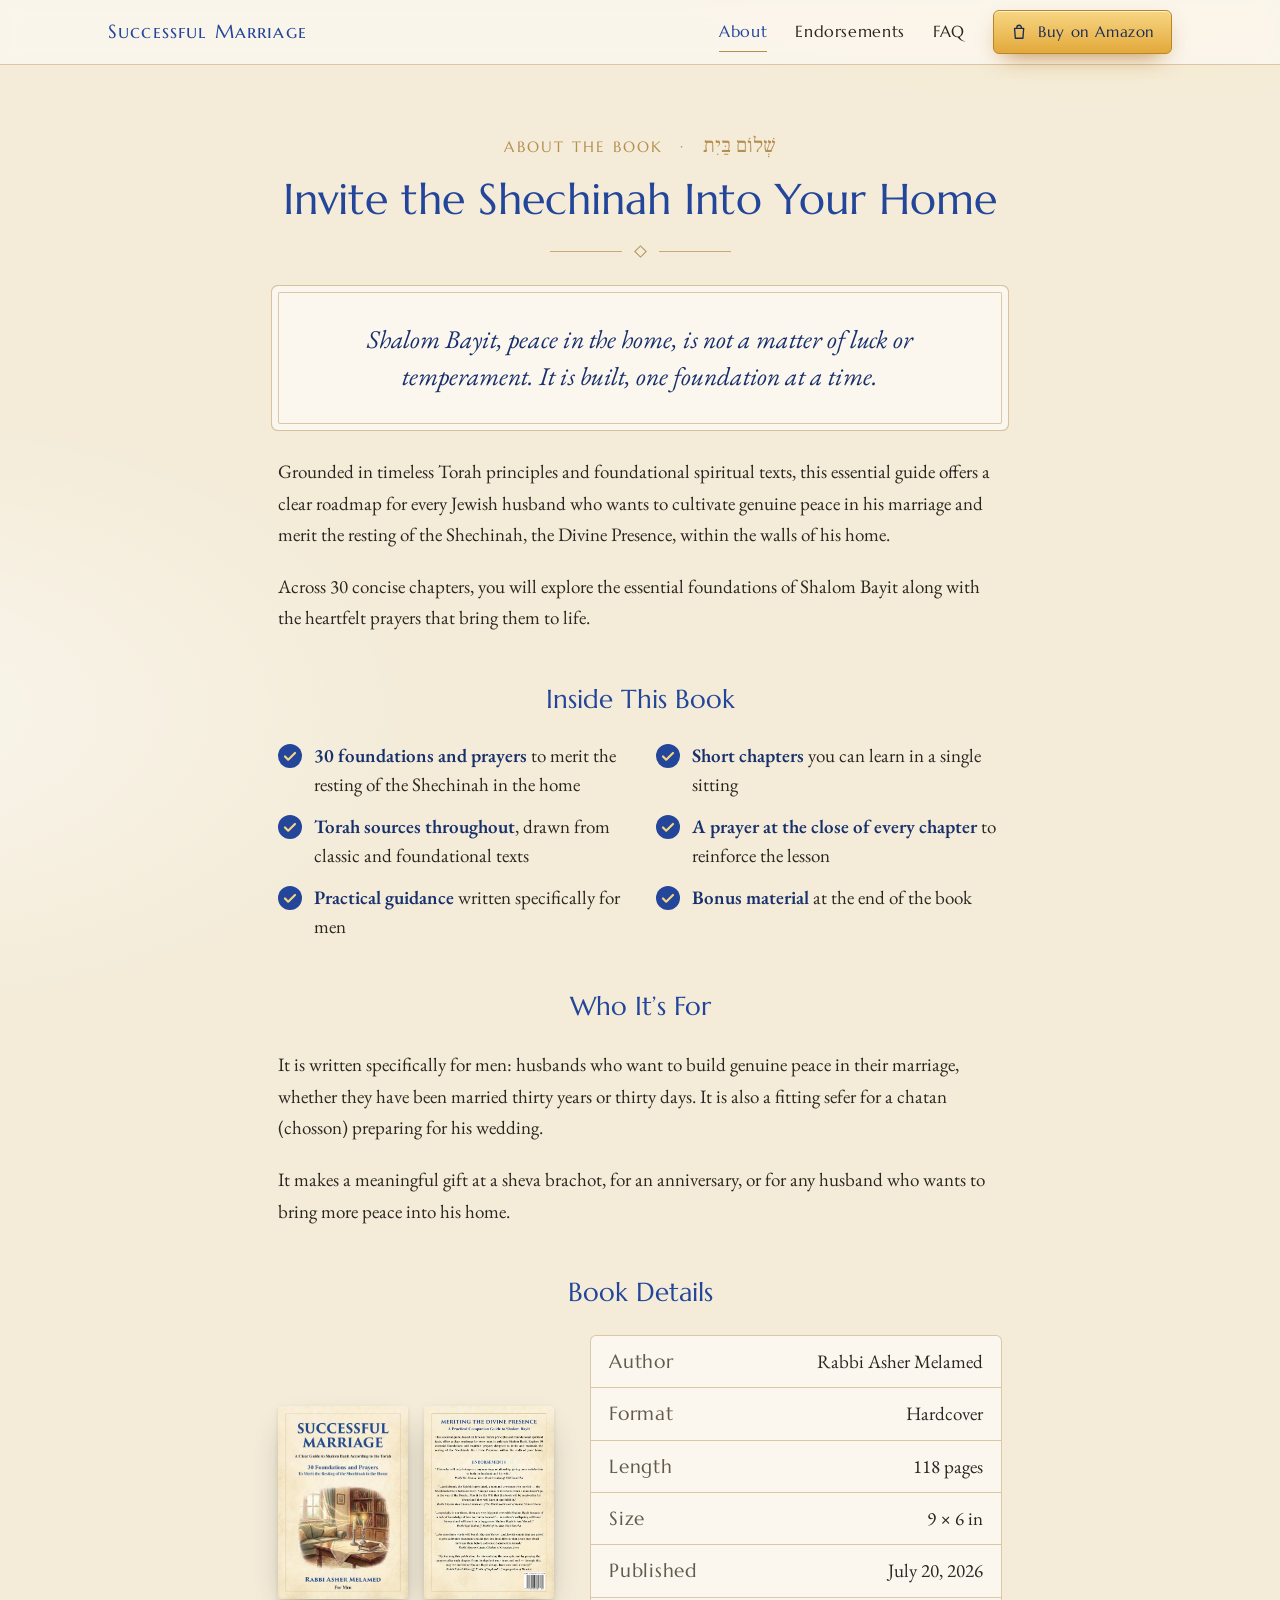
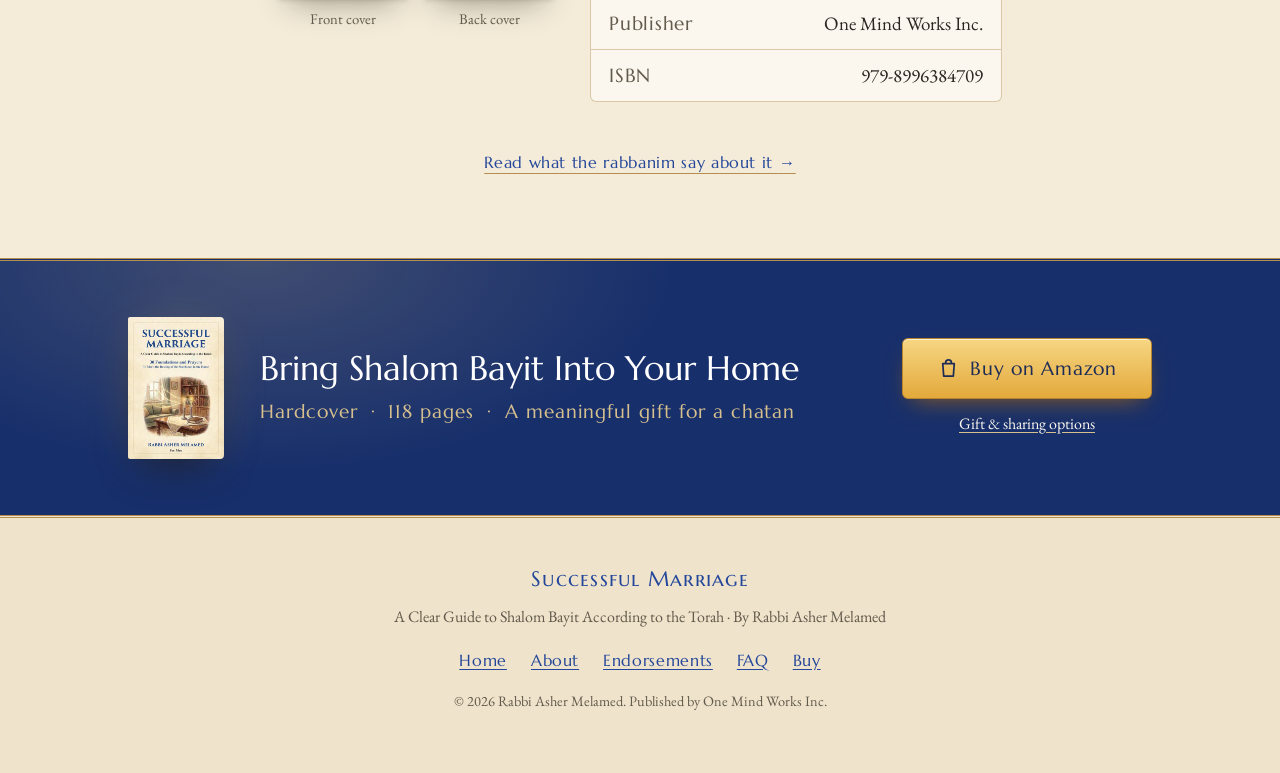
==== about/index.html @ b8fbbaa9 "Split site into separate pages and add original haskama letters - Give About, Endorsements, FAQ and " ====
<!doctype html>
<html lang="en">
<head>
  <meta charset="utf-8">
  <meta name="viewport" content="width=device-width, initial-scale=1, viewport-fit=cover">
  <title>About the Book | Successful Marriage by Rabbi Asher Melamed</title>
  <meta name="description" content="Successful Marriage is a Torah guide to Shalom Bayit written for men: 30 concise chapters, each closing with a prayer, to merit the Shechinah in your home.">
  <meta name="author" content="Rabbi Asher Melamed">
  <meta name="robots" content="index, follow, max-image-preview:large">
  <meta name="theme-color" content="#fbf7ee">
  <link rel="canonical" href="https://rabbiashermelamed.com/about/">
  <link rel="icon" href="../images/favicon.svg" type="image/svg+xml">
  <link rel="apple-touch-icon" href="../images/apple-touch-icon.png">

  <meta property="og:type" content="website">
  <meta property="og:site_name" content="Successful Marriage by Rabbi Asher Melamed">
  <meta property="og:locale" content="en_US">
  <meta property="og:title" content="About Successful Marriage: A Torah Guide to Shalom Bayit for Men">
  <meta property="og:description" content="30 concise chapters and prayers to merit the resting of the Shechinah in the home.">
  <meta property="og:url" content="https://rabbiashermelamed.com/about/">
  <meta property="og:image" content="https://rabbiashermelamed.com/images/og-image.jpg">
  <meta property="og:image:width" content="1200">
  <meta property="og:image:height" content="630">
  <meta property="og:image:alt" content="Successful Marriage book cover by Rabbi Asher Melamed">
  <meta name="twitter:card" content="summary_large_image">
  <meta name="twitter:title" content="About Successful Marriage by Rabbi Asher Melamed">
  <meta name="twitter:description" content="30 concise chapters and prayers to merit the resting of the Shechinah in the home.">
  <meta name="twitter:image" content="https://rabbiashermelamed.com/images/og-image.jpg">

  <link rel="preconnect" href="https://fonts.googleapis.com">
  <link rel="preconnect" href="https://fonts.gstatic.com" crossorigin>
  <link href="https://fonts.googleapis.com/css2?family=EB+Garamond:ital,wght@0,400;0,600;1,400&family=Frank+Ruhl+Libre:wght@500&family=Marcellus&family=Marcellus+SC&display=swap" rel="stylesheet">
  <link rel="stylesheet" href="../styles.css">
  <script src="../site.js" defer></script>
</head>
<body>
  <a class="skip-link" href="#main">Skip to content</a>

  <header class="site-header">
    <div class="wrap header-inner">
      <a class="brand" href="../">Successful Marriage</a>
      <nav class="nav" aria-label="Main">
        <a href="../about/" aria-current="page">About</a>
        <a href="../endorsements/">Endorsements</a>
        <a href="../faq/">FAQ</a>
        <a href="../buy/" class="nav-buy">Buy</a>
      </nav>
      <a class="btn btn-buy btn-sm header-buy" href="https://www.amazon.com/dp/B0HHD1KSD7" target="_blank" rel="noopener">
        <svg class="icon" aria-hidden="true" viewBox="0 0 24 24"><path d="M6 7h12l-1 13H7L6 7zm3 0V6a3 3 0 0 1 6 0v1" fill="none" stroke="currentColor" stroke-width="1.8" stroke-linejoin="round"/></svg>
        Buy on Amazon
      </a>
    </div>
  </header>

  <main id="main">
    <section class="section page-top" id="about">
      <div class="wrap narrow">
        <p class="eyebrow center">About the Book <span class="eyebrow-sep" aria-hidden="true">·</span> <span class="hebrew" lang="he">שְׁלוֹם בַּיִת</span></p>
        <h1 class="section-title page-title center">Invite the Shechinah Into Your Home</h1>
        <div class="ornament" aria-hidden="true"><span></span><i></i><span></span></div>

        <blockquote class="pull">
          Shalom Bayit, peace in the home, is not a matter of luck or temperament. It is built, one foundation at a time.
        </blockquote>

        <div class="prose">
          <p>Grounded in timeless Torah principles and foundational spiritual texts, this essential guide offers a clear roadmap for every Jewish husband who wants to cultivate genuine peace in his marriage and merit the resting of the Shechinah, the Divine Presence, within the walls of his home.</p>
          <p>Across 30 concise chapters, you will explore the essential foundations of Shalom Bayit along with the heartfelt prayers that bring them to life.</p>
        </div>

        <h2 class="sub-title">Inside This Book</h2>
        <ul class="checklist">
          <li><strong>30 foundations and prayers</strong> to merit the resting of the Shechinah in the home</li>
          <li><strong>Short chapters</strong> you can learn in a single sitting</li>
          <li><strong>Torah sources throughout</strong>, drawn from classic and foundational texts</li>
          <li><strong>A prayer at the close of every chapter</strong> to reinforce the lesson</li>
          <li><strong>Practical guidance</strong> written specifically for men</li>
          <li><strong>Bonus material</strong> at the end of the book</li>
        </ul>

        <h2 class="sub-title">Who It’s For</h2>
        <div class="prose">
          <p>It is written specifically for men: husbands who want to build genuine peace in their marriage, whether they have been married thirty years or thirty days. It is also a fitting sefer for a chatan (chosson) preparing for his wedding.</p>
          <p>It makes a meaningful gift at a sheva brachot, for an anniversary, or for any husband who wants to bring more peace into his home.</p>
        </div>

        <h2 class="sub-title">Book Details</h2>
        <div class="details">
          <div class="details-covers">
            <button class="details-cover zoomable" type="button" data-full="../images/successful-marriage-book-cover.jpg" data-alt="Front cover of Successful Marriage by Rabbi Asher Melamed" aria-label="Enlarge front cover">
              <img src="../images/successful-marriage-book-cover-760.jpg" width="760" height="1124" loading="lazy" alt="">
              <span>Front cover</span>
            </button>
            <button class="details-cover zoomable" type="button" data-full="../images/successful-marriage-book-back-cover.jpg" data-alt="Back cover of Successful Marriage with the book description and rabbinic endorsements" aria-label="Enlarge back cover">
              <img src="../images/successful-marriage-book-back-cover.jpg" width="1014" height="1500" loading="lazy" alt="">
              <span>Back cover</span>
            </button>
          </div>
          <dl class="spec">
            <div><dt>Author</dt><dd>Rabbi Asher Melamed</dd></div>
            <div><dt>Format</dt><dd>Hardcover</dd></div>
            <div><dt>Length</dt><dd>118 pages</dd></div>
            <div><dt>Size</dt><dd>9 × 6 in</dd></div>
            <div><dt>Published</dt><dd>July 20, 2026</dd></div>
            <div><dt>Publisher</dt><dd>One Mind Works Inc.</dd></div>
            <div><dt>ISBN</dt><dd>979-8996384709</dd></div>
          </dl>
        </div>

        <p class="page-next center"><a class="text-link" href="../endorsements/">Read what the rabbanim say about it <span aria-hidden="true">→</span></a></p>
      </div>
    </section>

    <!-- Closing call to action -->
    <section class="cta-band" data-hide-buybar>
      <div class="wrap cta-inner">
        <img class="cta-cover" src="../images/successful-marriage-book-cover-760.jpg" width="760" height="1124" loading="lazy" alt="">
        <div class="cta-copy">
          <h2 class="cta-title">Bring Shalom Bayit Into Your Home</h2>
          <p class="cta-format">Hardcover <span aria-hidden="true">·</span> 118 pages <span aria-hidden="true">·</span> A meaningful gift for a chatan</p>
        </div>
        <div class="cta-actions">
          <a class="btn btn-buy btn-lg" href="https://www.amazon.com/dp/B0HHD1KSD7" target="_blank" rel="noopener">
            <svg class="icon" aria-hidden="true" viewBox="0 0 24 24"><path d="M6 7h12l-1 13H7L6 7zm3 0V6a3 3 0 0 1 6 0v1" fill="none" stroke="currentColor" stroke-width="1.8" stroke-linejoin="round"/></svg>
            Buy on Amazon
          </a>
          <a class="cta-more" href="../buy/">Gift &amp; sharing options</a>
        </div>
      </div>
    </section>
  </main>

  <footer class="site-footer">
    <div class="wrap">
      <p class="brand">Successful Marriage</p>
      <p>A Clear Guide to Shalom Bayit According to the Torah <span aria-hidden="true">·</span> By Rabbi Asher Melamed</p>
      <nav class="footer-nav" aria-label="Footer">
        <a href="../">Home</a>
        <a href="../about/" aria-current="page">About</a>
        <a href="../endorsements/">Endorsements</a>
        <a href="../faq/">FAQ</a>
        <a href="../buy/">Buy</a>
      </nav>
      <p class="copyright">&copy; 2026 Rabbi Asher Melamed. Published by One Mind Works Inc.</p>
    </div>
  </footer>

  <!-- Mobile buy bar -->
  <div class="buybar" id="buybar">
    <img src="../images/successful-marriage-book-cover-760.jpg" width="760" height="1124" alt="">
    <div class="buybar-text">
      <strong>Successful Marriage</strong>
      <span>Hardcover</span>
    </div>
    <a class="btn btn-buy btn-sm" href="https://www.amazon.com/dp/B0HHD1KSD7" target="_blank" rel="noopener">Buy on Amazon</a>
  </div>

  <dialog class="lightbox" id="lightbox" aria-label="Enlarged cover">
    <button class="lightbox-close" type="button" aria-label="Close">&times;</button>
    <img class="lightbox-img" src="" alt="">
  </dialog>
</body>
</html>
---- styles.css ----
/* Palette drawn from the book cover: parchment, royal blue titles, thin gold frame.
   Gold is reserved for buy buttons so they are easy to spot everywhere on the page. */
:root {
  --parchment: #f4ecd9;
  --paper: #fbf7ee;
  --paper-deep: #efe4cb;
  --ink: #2b2620;
  --muted: #625a4c;
  --blue: #23469a;
  --blue-deep: #172f6b;
  --gold: #b48f4f;
  --gold-soft: #d8c08e;
  --gold-ink: #85642c; /* gold dark enough for small text on paper */
  --line: rgba(180, 143, 79, 0.45);
  --buy-top: #f7d683;
  --buy-bottom: #e3a93b;
  --buy-edge: #b8842c;
  --buy-ink: #1d2c57;

  --display: "Marcellus", "Optima", "Candara", serif;
  --display-sc: "Marcellus SC", "Marcellus", "Optima", serif;
  --body: "EB Garamond", "Garamond", "Georgia", serif;
  --hebrew: "Frank Ruhl Libre", "David", serif;

  --radius: 6px;
  --header-h: 64px;
}

*,
*::before,
*::after { box-sizing: border-box; }

html {
  scroll-behavior: smooth;
  scroll-padding-top: calc(var(--header-h) + 12px);
  -webkit-text-size-adjust: 100%;
}

body {
  margin: 0;
  font-family: var(--body);
  font-size: 1.1875rem;
  line-height: 1.65;
  color: var(--ink);
  background-color: var(--parchment);
  background-image:
    radial-gradient(1200px 600px at 85% -10%, rgba(255, 226, 160, 0.45), transparent 60%),
    radial-gradient(900px 500px at -10% 30%, rgba(255, 255, 255, 0.5), transparent 60%);
  background-repeat: no-repeat;
  -webkit-font-smoothing: antialiased;
}

img { max-width: 100%; height: auto; display: block; }

a { color: var(--blue); text-underline-offset: 3px; }
a:hover { color: var(--blue-deep); }

:focus-visible {
  outline: 2px solid var(--gold);
  outline-offset: 3px;
  border-radius: 2px;
}

.skip-link {
  position: absolute;
  left: 16px;
  top: -60px;
  z-index: 100;
  padding: 8px 14px;
  background: var(--blue);
  color: #fff;
  border-radius: var(--radius);
}
.skip-link:focus { top: 12px; }

.wrap {
  width: 100%;
  max-width: 1120px;
  margin: 0 auto;
  padding: 0 16px;
}
@media (min-width: 640px) { .wrap { padding: 0 28px; } }
.narrow { max-width: 780px; }
.center { text-align: center; }

.icon { width: 1.2em; height: 1.2em; flex: none; }

/* ---------- Header ---------- */
.site-header {
  position: sticky;
  top: 0;
  z-index: 50;
  background: rgba(251, 247, 238, 0.9);
  -webkit-backdrop-filter: saturate(1.2) blur(10px);
  backdrop-filter: saturate(1.2) blur(10px);
  border-bottom: 1px solid var(--line);
}
.header-inner {
  min-height: var(--header-h);
  display: flex;
  align-items: center;
  gap: 28px;
}
.brand {
  font-family: var(--display-sc);
  font-size: 1.2rem;
  letter-spacing: 0.06em;
  color: var(--blue);
  text-decoration: none;
  margin: 0;
  white-space: nowrap;
}
.nav {
  display: flex;
  gap: 28px;
  margin-left: auto;
}
.nav a {
  font-family: var(--display);
  font-size: 1rem;
  letter-spacing: 0.04em;
  color: var(--ink);
  text-decoration: none;
  padding: 6px 0;
  border-bottom: 1px solid transparent;
  transition: border-color 0.2s, color 0.2s;
}
.nav a:hover { color: var(--blue); border-bottom-color: var(--gold); }
.nav a[aria-current="page"] { color: var(--blue); border-bottom-color: var(--gold); }
.nav .nav-buy { display: none; }

/* Phones: a simple two-line header that scrolls away; the buy bar takes over at the bottom */
@media (max-width: 760px) {
  html { scroll-padding-top: 12px; }
  .site-header { position: static; }
  .header-inner {
    flex-direction: column;
    gap: 4px;
    padding-top: 12px;
    padding-bottom: 8px;
    min-height: 0;
  }
  .nav { margin: 0; gap: 22px; }
  .nav a { font-size: 0.98rem; padding: 6px 0; }
  .nav .nav-buy { display: inline; color: var(--blue); border-bottom-color: var(--buy-bottom); }
  .site-header .header-buy { display: none; }
}

/* ---------- Buttons ---------- */
.btn {
  display: inline-flex;
  align-items: center;
  justify-content: center;
  gap: 10px;
  min-height: 48px;
  padding: 12px 24px;
  font-family: var(--display);
  font-size: 1.02rem;
  letter-spacing: 0.04em;
  text-align: center;
  text-decoration: none;
  border-radius: var(--radius);
  border: 1px solid transparent;
  cursor: pointer;
  transition: background 0.2s, color 0.2s, border-color 0.2s, transform 0.2s, box-shadow 0.2s;
}
.btn-sm { min-height: 40px; padding: 8px 16px; font-size: 0.95rem; white-space: nowrap; }
.btn-lg { min-height: 58px; padding: 14px 34px; font-size: 1.2rem; }
.btn-xl { min-height: 64px; padding: 16px 44px; font-size: 1.3rem; }

.btn-buy {
  background: linear-gradient(180deg, var(--buy-top) 0%, var(--buy-bottom) 100%);
  color: var(--buy-ink);
  border-color: var(--buy-edge);
  box-shadow:
    0 1px 0 rgba(255, 255, 255, 0.65) inset,
    0 10px 24px -10px rgba(170, 105, 15, 0.85);
}
.btn-buy:hover {
  color: var(--buy-ink);
  background: linear-gradient(180deg, #fadf98 0%, #e9b24a 100%);
  transform: translateY(-2px);
  box-shadow:
    0 1px 0 rgba(255, 255, 255, 0.65) inset,
    0 14px 30px -10px rgba(170, 105, 15, 0.9);
}
.btn-buy:active { transform: translateY(0); }

.text-link {
  font-family: var(--display);
  font-size: 1.02rem;
  letter-spacing: 0.04em;
  color: var(--blue);
  text-decoration: underline;
  text-decoration-color: var(--gold);
  text-underline-offset: 5px;
}

.link-btn {
  padding: 6px 4px;
  border: 0;
  background: none;
  font-family: var(--display);
  font-size: 0.98rem;
  letter-spacing: 0.04em;
  color: var(--blue);
  text-decoration: underline;
  text-decoration-color: var(--gold);
  text-underline-offset: 5px;
  cursor: zoom-in;
}

/* ---------- Hero ---------- */
.hero { padding: 56px 0 72px; }
.hero-grid {
  display: grid;
  grid-template-columns: 1.15fr 0.85fr;
  align-items: center;
  gap: 56px;
}
.hero-grid > * { min-width: 0; }

.title { margin: 0 0 20px; font-weight: 400; }
.title-main {
  display: block;
  font-family: var(--display);
  font-size: clamp(2.6rem, 7vw, 4.75rem);
  line-height: 1.02;
  letter-spacing: 0.02em;
  text-transform: uppercase;
  color: var(--blue);
  margin-bottom: 16px;
}
.title-sub {
  display: block;
  font-family: var(--body);
  font-weight: 600;
  font-size: clamp(1.2rem, 2.3vw, 1.5rem);
  line-height: 1.3;
  color: var(--ink);
}
.lede {
  font-size: clamp(1.15rem, 2.1vw, 1.35rem);
  line-height: 1.4;
  color: var(--blue);
  margin: 0 0 18px;
  max-width: 32em;
}
.byline { font-size: 1.15rem; color: var(--muted); margin: 0 0 28px; }
.byline strong { font-family: var(--display-sc); font-weight: 400; color: var(--ink); letter-spacing: 0.04em; }
.dot { margin: 0 6px; color: var(--gold); }

.actions {
  display: flex;
  flex-wrap: wrap;
  align-items: center;
  gap: 14px 26px;
  margin-bottom: 22px;
}

.trust {
  list-style: none;
  padding: 0;
  margin: 0;
  display: flex;
  flex-wrap: wrap;
  gap: 6px 22px;
  font-size: 1rem;
  color: var(--muted);
}
.trust li { display: flex; align-items: center; gap: 8px; }
.trust li::before {
  content: "";
  width: 7px;
  height: 7px;
  border: 1px solid var(--gold);
  transform: rotate(45deg);
}

.hero-cover {
  display: flex;
  flex-direction: column;
  align-items: center;
  gap: 18px;
}

/* The book: framed cover with a soft spine shadow and warm candlelight glow */
.book {
  position: relative;
  display: block;
  width: 100%;
  max-width: 360px;
  padding: 0;
  border: 0;
  background: none;
  cursor: zoom-in;
  border-radius: 3px 6px 6px 3px;
  box-shadow:
    0 2px 4px rgba(43, 38, 32, 0.12),
    0 18px 40px -12px rgba(43, 38, 32, 0.45),
    0 40px 90px -30px rgba(180, 120, 40, 0.45);
  transform: perspective(1400px) rotateY(-8deg);
  transition: transform 0.5s cubic-bezier(.2, .7, .2, 1);
}
.book img { border-radius: 3px 6px 6px 3px; }
.book::before {
  content: "";
  position: absolute;
  inset: 0 auto 0 0;
  width: 14px;
  border-radius: 3px 0 0 3px;
  background: linear-gradient(90deg, rgba(0,0,0,0.22), rgba(0,0,0,0.04) 60%, rgba(255,255,255,0.2));
  pointer-events: none;
}
.book:hover { transform: perspective(1400px) rotateY(-2deg) translateY(-4px); }

@media (max-width: 860px) {
  .hero { padding: 28px 0 56px; }
  .hero-grid { grid-template-columns: 1fr; gap: 28px; text-align: center; }
  .hero-cover { order: -1; gap: 10px; }
  .book { max-width: 220px; transform: none; }
  .book:hover { transform: translateY(-3px); }
  .lede { margin-left: auto; margin-right: auto; }
  .actions, .trust { justify-content: center; }
  .actions { flex-direction: column; }
}
@media (max-width: 480px) {
  .hero .btn-buy, .cta-band .btn-buy, .buy .btn-buy { width: 100%; }
}

/* ---------- Sections ---------- */
.section { padding: 80px 0; }
.section-alt {
  background: rgba(251, 247, 238, 0.7);
  border-top: 1px solid var(--line);
  border-bottom: 1px solid var(--line);
}
@media (max-width: 640px) { .section { padding: 56px 0; } }

/* Inner pages: the first section holds the page's h1 */
.page-top { padding-top: 64px; }
@media (max-width: 640px) { .page-top { padding-top: 40px; } }
.page-title { font-size: clamp(2.1rem, 5vw, 3.1rem); }
.page-next { margin: 44px 0 0; }
.eyebrow-sep { margin: 0 10px; }
.eyebrow-sep + .hebrew { font-size: 1.3rem; }

.eyebrow {
  font-family: var(--display);
  font-size: 0.95rem;
  letter-spacing: 0.14em;
  text-transform: uppercase;
  color: var(--gold);
  margin: 0 0 12px;
}
.section-title {
  font-family: var(--display);
  font-weight: 400;
  font-size: clamp(1.9rem, 4.2vw, 2.7rem);
  line-height: 1.15;
  color: var(--blue);
  margin: 0;
}
.section-intro { max-width: 640px; margin: 16px auto 0; color: var(--muted); }

.ornament {
  display: flex;
  align-items: center;
  justify-content: center;
  gap: 14px;
  margin: 22px auto 36px;
}
.ornament span { width: 72px; height: 1px; background: var(--gold); opacity: 0.7; }
.ornament i { width: 9px; height: 9px; border: 1px solid var(--gold); transform: rotate(45deg); }

.hebrew {
  font-family: var(--hebrew);
  font-size: 1.6rem;
  letter-spacing: 0;
  text-transform: none;
  color: var(--gold);
}

/* ---------- About ---------- */
.pull {
  margin: 0 0 32px;
  padding: 28px 32px;
  font-size: clamp(1.3rem, 2.6vw, 1.6rem);
  line-height: 1.45;
  font-style: italic;
  text-align: center;
  color: var(--blue-deep);
  background: var(--paper);
  border: 1px solid var(--line);
  box-shadow: 0 0 0 6px var(--paper), 0 0 0 7px var(--line);
  border-radius: 2px;
}
@media (max-width: 640px) { .pull { padding: 22px 18px; } }
.prose p { margin: 0 0 1.1em; }

.sub-title {
  font-family: var(--display);
  font-weight: 400;
  font-size: 1.6rem;
  color: var(--blue);
  text-align: center;
  margin: 44px 0 22px;
}

.checklist {
  list-style: none;
  padding: 0;
  margin: 0;
  display: grid;
  grid-template-columns: repeat(2, 1fr);
  gap: 14px 32px;
}
@media (max-width: 640px) { .checklist { grid-template-columns: 1fr; } }
.checklist li {
  position: relative;
  padding-left: 36px;
  line-height: 1.5;
}
.checklist li::before {
  content: "";
  position: absolute;
  left: 0;
  top: 2px;
  width: 24px;
  height: 24px;
  border-radius: 50%;
  background: var(--blue) url("data:image/svg+xml,%3Csvg xmlns='http://www.w3.org/2000/svg' viewBox='0 0 24 24'%3E%3Cpath d='M7 12.5l3.2 3.2L17 9' fill='none' stroke='%23f7d683' stroke-width='2.2' stroke-linecap='round' stroke-linejoin='round'/%3E%3C/svg%3E") center / 100% no-repeat;
}
.checklist strong { font-weight: 600; color: var(--blue-deep); }

/* Book details (About page): zoomable covers beside a spec list */
.details {
  display: grid;
  grid-template-columns: auto 1fr;
  align-items: center;
  gap: 36px;
}
.details-covers { display: flex; gap: 16px; }
.details-cover {
  display: flex;
  flex-direction: column;
  align-items: center;
  gap: 8px;
  padding: 0;
  border: 0;
  background: none;
  font: inherit;
  font-size: 0.92rem;
  color: var(--muted);
  cursor: zoom-in;
}
.details-cover img {
  width: 130px;
  border-radius: 2px 4px 4px 2px;
  box-shadow: 0 2px 4px rgba(43, 38, 32, 0.12), 0 14px 30px -12px rgba(43, 38, 32, 0.45);
  transition: transform 0.25s;
}
.details-cover:hover img { transform: translateY(-3px); }
.details-cover:hover span { color: var(--blue); }
.spec {
  margin: 0;
  background: var(--paper);
  border: 1px solid var(--line);
  border-radius: var(--radius);
}
.spec div { display: flex; justify-content: space-between; gap: 16px; padding: 10px 18px; }
.spec div + div { border-top: 1px solid var(--line); }
.spec dt { font-family: var(--display); letter-spacing: 0.04em; color: var(--muted); }
.spec dd { margin: 0; text-align: right; }
@media (max-width: 640px) {
  .details { grid-template-columns: 1fr; justify-items: center; gap: 26px; }
  .details-cover img { width: 120px; }
  .spec { width: 100%; }
}

/* ---------- Endorsements ---------- */
.quotes {
  display: grid;
  grid-template-columns: repeat(2, 1fr);
  gap: 22px;
}
@media (max-width: 760px) { .quotes { grid-template-columns: 1fr; } }
.quote {
  margin: 0;
  padding: 28px 28px 24px;
  background: var(--paper);
  border: 1px solid var(--line);
  border-radius: var(--radius);
  display: flex;
  flex-direction: column;
}
.quote blockquote { margin: 0 0 18px; flex: 1; }
.quote blockquote p { margin: 0; font-size: 1.12rem; line-height: 1.6; }
.quote blockquote p::before { content: "\201C"; }
.quote blockquote p::after { content: "\201D"; }
.quote figcaption {
  display: flex;
  flex-direction: column;
  gap: 2px;
  padding-top: 14px;
  border-top: 1px solid var(--line);
}
.quote cite {
  font-family: var(--display-sc);
  font-style: normal;
  font-size: 1.05rem;
  letter-spacing: 0.03em;
  color: var(--blue);
}
.quote figcaption span { font-style: italic; color: var(--muted); font-size: 1rem; }

.quote-feature {
  grid-column: 1 / -1;
  text-align: center;
  padding: 38px 32px 32px;
  box-shadow: 0 0 0 6px var(--paper), 0 0 0 7px var(--line);
  margin: 7px 7px 14px;
}
.quote-feature blockquote p {
  font-size: clamp(1.35rem, 3vw, 1.8rem);
  line-height: 1.4;
  font-style: italic;
  color: var(--blue-deep);
  max-width: 760px;
  margin: 0 auto;
}
.quote-feature figcaption { align-items: center; border-top: 0; padding-top: 0; }
@media (max-width: 640px) {
  .quote { padding: 22px 20px 20px; }
  .quote-feature { padding: 28px 20px 24px; }
}
/* Home page: featured quote plus a fanned stack of the original letters */
.home-quote { max-width: 880px; margin: 7px auto 0; }
.letter-fan {
  display: flex;
  flex-direction: column;
  align-items: center;
  gap: 22px;
  width: fit-content;
  max-width: 100%;
  margin: 52px auto 0;
  text-decoration: none;
}
.fan { display: flex; justify-content: center; padding: 12px 24px; }
.fan img {
  width: 116px;
  aspect-ratio: 4 / 5;
  object-fit: cover;
  object-position: top;
  margin: 0 -16px;
  background: #fff;
  border-radius: 2px;
  box-shadow: 0 0 0 1px rgba(43, 38, 32, 0.08), 0 10px 22px -10px rgba(43, 38, 32, 0.5);
  transition: transform 0.4s cubic-bezier(.2, .7, .2, 1);
}
.fan img:nth-child(1) { transform: rotate(-9deg) translateY(14px); }
.fan img:nth-child(2) { transform: rotate(-4.5deg) translateY(4px); }
.fan img:nth-child(4) { transform: rotate(4.5deg) translateY(4px); }
.fan img:nth-child(5) { transform: rotate(9deg) translateY(14px); }
.letter-fan:hover .fan img:nth-child(1) { transform: rotate(-11deg) translate(-22px, 12px); }
.letter-fan:hover .fan img:nth-child(2) { transform: rotate(-5.5deg) translate(-11px, 0); }
.letter-fan:hover .fan img:nth-child(3) { transform: translateY(-6px); }
.letter-fan:hover .fan img:nth-child(4) { transform: rotate(5.5deg) translate(11px, 0); }
.letter-fan:hover .fan img:nth-child(5) { transform: rotate(11deg) translate(22px, 12px); }
.fan-label {
  font-family: var(--display);
  font-size: 1.05rem;
  letter-spacing: 0.04em;
  text-align: center;
  color: var(--blue);
  text-decoration: underline;
  text-decoration-color: var(--gold);
  text-underline-offset: 5px;
}
.letter-fan:hover .fan-label { color: var(--blue-deep); }
@media (max-width: 560px) {
  .fan { padding: 10px 16px; }
  .fan img { width: 78px; margin: 0 -11px; }
}

.quote-letter {
  align-self: flex-start;
  margin-top: 8px;
  padding: 4px 0;
  font-size: 0.92rem;
}

/* Original haskama letters: paper previews that open in the lightbox */
.letters { margin-top: 64px; text-align: center; }
.letters .sub-title { margin: 0 0 8px; }
.letters-intro { max-width: 560px; margin: 0 auto 30px; color: var(--muted); }

.letter-grid {
  list-style: none;
  margin: 0;
  padding: 0;
  display: flex;
  flex-wrap: wrap;
  justify-content: center;
  gap: 22px 20px;
  text-align: left;
}
.letter-grid li { display: flex; flex: 0 1 calc((100% - 80px) / 5); min-width: 0; }
@media (max-width: 960px) { .letter-grid li { flex-basis: calc((100% - 40px) / 3); } }
@media (max-width: 560px) {
  .letter-grid { gap: 16px 14px; }
  .letter-grid li { flex-basis: calc((100% - 14px) / 2); }
}

.letter {
  display: flex;
  flex-direction: column;
  width: 100%;
  padding: 12px 12px 16px;
  font: inherit;
  color: inherit;
  text-align: left;
  background: var(--paper);
  border: 1px solid var(--line);
  border-radius: var(--radius);
  cursor: zoom-in;
  transition: transform 0.25s, box-shadow 0.25s, border-color 0.25s;
}
.letter:hover {
  transform: translateY(-3px);
  border-color: var(--gold);
  box-shadow: 0 16px 30px -18px rgba(43, 38, 32, 0.5);
}
.letter-paper {
  position: relative;
  display: block;
  aspect-ratio: 4 / 5;
  overflow: hidden;
  background: #fff;
  border-radius: 2px;
  box-shadow: 0 0 0 1px rgba(43, 38, 32, 0.08), 0 2px 6px -2px rgba(43, 38, 32, 0.25);
}
.letter-paper img { width: 100%; height: 100%; object-fit: cover; object-position: top; }
/* Fade the bottom edge so the preview reads as "there's more" */
.letter-paper::after {
  content: "";
  position: absolute;
  left: 0;
  right: 0;
  bottom: 0;
  height: 24%;
  background: linear-gradient(rgba(255, 255, 255, 0), #fff 85%);
}
.letter-zoom {
  position: absolute;
  right: 8px;
  bottom: 8px;
  z-index: 1;
  display: grid;
  place-items: center;
  width: 34px;
  height: 34px;
  border-radius: 50%;
  background: var(--blue);
  color: #fff;
  box-shadow: 0 4px 10px -2px rgba(23, 47, 107, 0.5);
  transition: transform 0.25s, background 0.25s;
}
.letter-zoom .icon { width: 18px; height: 18px; }
.letter:hover .letter-zoom { transform: scale(1.1); background: var(--blue-deep); }

.letter-meta { flex: 1; display: flex; flex-direction: column; gap: 2px; padding-top: 12px; }
.letter-name {
  font-family: var(--display-sc);
  font-size: 1rem;
  line-height: 1.25;
  letter-spacing: 0.02em;
  color: var(--blue);
}
.letter-role { font-size: 0.95rem; line-height: 1.3; font-style: italic; color: var(--muted); }
.letter-tag {
  margin-top: auto;
  padding-top: 8px;
  font-family: var(--display);
  font-size: 0.74rem;
  letter-spacing: 0.12em;
  text-transform: uppercase;
  color: var(--gold-ink);
}
@media (max-width: 560px) {
  .letter { padding: 10px 10px 14px; }
  .letter-zoom { width: 30px; height: 30px; right: 6px; bottom: 6px; }
}

/* ---------- FAQ ---------- */
.faq {
  background: var(--paper);
  border: 1px solid var(--line);
  border-radius: var(--radius);
}
.faq details + details { border-top: 1px solid var(--line); }
.faq summary {
  position: relative;
  list-style: none;
  cursor: pointer;
  padding: 20px 56px 20px 24px;
  font-family: var(--display);
  font-size: 1.2rem;
  line-height: 1.35;
  color: var(--blue-deep);
}
.faq summary::-webkit-details-marker { display: none; }
.faq summary::after {
  content: "+";
  position: absolute;
  right: 22px;
  top: 50%;
  transform: translateY(-50%);
  font-family: var(--body);
  font-size: 1.7rem;
  line-height: 1;
  color: var(--gold);
}
.faq details[open] summary::after { content: "\2013"; }
.faq summary:hover { color: var(--blue); }
.faq details p { margin: 0; padding: 0 24px 22px; color: var(--ink); }
@media (max-width: 640px) {
  .faq summary { padding: 18px 48px 18px 18px; font-size: 1.1rem; }
  .faq summary::after { right: 16px; }
  .faq details p { padding: 0 18px 20px; }
}

/* ---------- Buy ---------- */
.buy {
  padding: 84px 0;
  background:
    radial-gradient(700px 360px at 30% 10%, rgba(255, 214, 140, 0.18), transparent 70%),
    var(--blue-deep);
  color: var(--paper);
  border-top: 3px double var(--gold);
}
.buy-grid {
  display: grid;
  grid-template-columns: 300px 1fr;
  gap: 64px;
  align-items: center;
  max-width: 980px;
}
.buy-grid > * { min-width: 0; }
.buy-cover img {
  border-radius: 3px 6px 6px 3px;
  box-shadow: 0 30px 70px -20px rgba(0, 0, 0, 0.6), 0 0 80px -10px rgba(255, 210, 120, 0.25);
}
.buy .eyebrow { color: var(--gold-soft); }
.buy-title {
  font-family: var(--display);
  font-weight: 400;
  font-size: clamp(1.9rem, 4.2vw, 2.7rem);
  line-height: 1.15;
  color: #fff;
  margin: 0 0 16px;
}
.buy-quote {
  font-size: clamp(1.15rem, 2.2vw, 1.35rem);
  line-height: 1.5;
  font-style: italic;
  color: rgba(251, 247, 238, 0.88);
  margin: 0 0 18px;
}
.buy-format {
  font-family: var(--display);
  letter-spacing: 0.06em;
  color: var(--gold-soft);
  margin: 0 0 22px;
}
.buy-format span { margin: 0 6px; }
.buy-note { font-size: 0.98rem; color: rgba(251, 247, 238, 0.7); margin: 12px 0 0; }

.gift {
  display: flex;
  align-items: center;
  gap: 12px;
  margin: 28px 0 0;
  padding: 14px 18px;
  border: 1px solid rgba(216, 192, 142, 0.45);
  border-radius: var(--radius);
  background: rgba(255, 255, 255, 0.05);
  color: var(--paper);
}
.gift .icon { width: 26px; height: 26px; color: var(--gold-soft); }

.share {
  display: flex;
  flex-wrap: wrap;
  align-items: center;
  gap: 10px;
  margin-top: 22px;
}
.share-label {
  width: 100%;
  font-family: var(--display);
  font-size: 0.9rem;
  letter-spacing: 0.12em;
  text-transform: uppercase;
  color: var(--gold-soft);
}
.share-btn {
  display: inline-flex;
  align-items: center;
  gap: 8px;
  min-height: 42px;
  padding: 8px 16px;
  font: inherit;
  font-size: 1rem;
  color: var(--paper);
  text-decoration: none;
  background: transparent;
  border: 1px solid rgba(251, 247, 238, 0.4);
  border-radius: 999px;
  cursor: pointer;
  transition: background 0.2s, border-color 0.2s;
}
.share-btn:hover { color: #fff; background: rgba(255, 255, 255, 0.1); border-color: var(--gold-soft); }

.buy-details { font-size: 0.92rem; color: rgba(251, 247, 238, 0.6); margin: 26px 0 0; }
.buy-details span { margin: 0 4px; }

@media (max-width: 860px) {
  .buy { padding: 60px 0; }
  .buy-grid { grid-template-columns: 1fr; gap: 30px; text-align: center; }
  .buy-cover img { max-width: 200px; margin: 0 auto; }
  .gift, .share { justify-content: center; }
  .gift { text-align: left; }
}

/* ---------- Closing call to action (every page except Buy) ---------- */
.cta-band {
  padding: 56px 0;
  background:
    radial-gradient(600px 300px at 20% 0%, rgba(255, 214, 140, 0.18), transparent 70%),
    var(--blue-deep);
  color: var(--paper);
  border-top: 3px double var(--gold);
}
.cta-inner {
  display: grid;
  grid-template-columns: auto 1fr auto;
  align-items: center;
  gap: 36px;
  max-width: 1080px;
}
.cta-inner > * { min-width: 0; }
.cta-title, .cta-format { text-wrap: balance; }
.cta-cover {
  width: 96px;
  border-radius: 2px 4px 4px 2px;
  box-shadow: 0 18px 40px -14px rgba(0, 0, 0, 0.6), 0 0 50px -10px rgba(255, 210, 120, 0.25);
}
.cta-title {
  font-family: var(--display);
  font-weight: 400;
  font-size: clamp(1.6rem, 3.2vw, 2.1rem);
  line-height: 1.2;
  color: #fff;
  margin: 0 0 8px;
}
.cta-format { margin: 0; font-family: var(--display); letter-spacing: 0.05em; color: var(--gold-soft); }
.cta-format span { margin: 0 6px; }
.cta-actions { display: flex; flex-direction: column; align-items: center; gap: 12px; }
.cta-more { font-size: 1rem; color: var(--paper); text-decoration-color: var(--gold-soft); }
.cta-more:hover { color: #fff; }
@media (max-width: 860px) {
  .cta-inner { grid-template-columns: 1fr; justify-items: center; text-align: center; gap: 22px; }
  .cta-cover { width: 110px; }
}
@media (max-width: 480px) { .cta-actions { align-self: stretch; } }

/* ---------- Footer ---------- */
.site-footer {
  padding: 44px 0 52px;
  border-top: 3px double var(--gold);
  background: var(--paper-deep);
  text-align: center;
  color: var(--muted);
  font-size: 1rem;
}
.site-footer p { margin: 0 0 8px; }
.site-footer .brand { font-size: 1.3rem; margin-bottom: 8px; }
.footer-nav {
  display: flex;
  flex-wrap: wrap;
  justify-content: center;
  gap: 8px 24px;
  margin: 16px 0;
}
.footer-nav a { font-family: var(--display); letter-spacing: 0.04em; }
@media (max-width: 480px) { .footer-nav { gap: 8px 16px; } }
.copyright { font-size: 0.9rem; }

/* ---------- Mobile buy bar ---------- */
.buybar { display: none; }
@media (max-width: 760px) {
  body { padding-bottom: 76px; }
  .buybar {
    position: fixed;
    left: 0;
    right: 0;
    bottom: 0;
    z-index: 60;
    display: flex;
    align-items: center;
    gap: 12px;
    padding: 10px 16px calc(10px + env(safe-area-inset-bottom));
    background: rgba(251, 247, 238, 0.97);
    border-top: 1px solid var(--line);
    box-shadow: 0 -10px 30px -12px rgba(43, 38, 32, 0.35);
    transform: translateY(110%);
    visibility: hidden;
    transition: transform 0.3s ease, visibility 0.3s;
  }
  .buybar.show { transform: translateY(0); visibility: visible; }
  .buybar img {
    width: 36px;
    border-radius: 2px;
    box-shadow: 0 2px 6px rgba(43, 38, 32, 0.3);
  }
  .buybar-text {
    flex: 1;
    min-width: 0;
    display: flex;
    flex-direction: column;
    line-height: 1.25;
  }
  .buybar-text strong {
    font-family: var(--display);
    font-weight: 400;
    font-size: 1rem;
    line-height: 1.15;
    color: var(--blue);
  }
  .buybar-text span {
    font-size: 0.85rem;
    color: var(--muted);
    white-space: nowrap;
    overflow: hidden;
    text-overflow: ellipsis;
  }
  .buybar .btn { min-height: 44px; padding: 8px 14px; }
}

/* ---------- Lightbox ---------- */
.lightbox {
  padding: 0;
  border: 0;
  background: transparent;
  max-width: min(92vw, 640px);
  max-height: 92vh;
  overflow: visible;
}
.lightbox::backdrop { background: rgba(20, 24, 40, 0.82); }
.lightbox img {
  max-height: 88vh;
  width: auto;
  margin: 0 auto;
  border-radius: 3px;
  box-shadow: 0 30px 80px rgba(0, 0, 0, 0.5);
}
.lightbox-close {
  position: absolute;
  top: -14px;
  right: -14px;
  width: 40px;
  height: 40px;
  border-radius: 50%;
  border: 1px solid var(--gold-soft);
  background: var(--paper);
  color: var(--blue-deep);
  font-size: 1.6rem;
  line-height: 1;
  cursor: pointer;
}
@media (max-width: 640px) { .lightbox-close { top: 8px; right: 8px; } }

/* Letter mode: sized from the image's aspect ratio (--ar) so the page and caption bar fit on screen */
.lightbox.is-doc {
  --bar-h: 84px;
  width: max(280px, min(94vw, 980px, calc((92vh - var(--bar-h)) * var(--ar, 0.8))));
  max-width: none;
  max-height: none;
  background: var(--paper);
  border-radius: 4px;
  box-shadow: 0 30px 80px rgba(0, 0, 0, 0.5);
}
@supports (height: 1dvh) {
  .lightbox.is-doc { width: max(280px, min(94vw, 980px, calc((92dvh - var(--bar-h)) * var(--ar, 0.8)))); }
}
.lightbox.is-doc .lightbox-img {
  width: 100%;
  max-height: none;
  aspect-ratio: var(--ar, 0.8);
  background: #fff;
  border-radius: 4px 4px 0 0;
  box-shadow: none;
}
.lightbox-bar {
  display: flex;
  align-items: center;
  gap: 10px;
  padding: 10px 12px;
  border-top: 1px solid var(--line);
}
.lightbox-bar[hidden] { display: none; }
.lightbox-nav {
  flex: none;
  display: grid;
  place-items: center;
  width: 44px;
  height: 44px;
  padding: 0 0 3px;
  border: 1px solid var(--line);
  border-radius: 50%;
  background: #fff;
  color: var(--blue-deep);
  font-size: 1.9rem;
  line-height: 1;
  cursor: pointer;
  transition: border-color 0.2s, color 0.2s;
}
.lightbox-nav:hover { border-color: var(--gold); color: var(--blue); }
.lightbox-info { flex: 1; min-width: 0; margin: 0; text-align: center; line-height: 1.3; }
.lightbox-name {
  display: block;
  font-family: var(--display-sc);
  font-weight: 400;
  font-size: 1.05rem;
  letter-spacing: 0.03em;
  color: var(--blue);
}
.lightbox-meta { display: block; font-size: 0.92rem; color: var(--muted); }
.lightbox-meta > * + *::before { content: "\00B7"; margin: 0 8px; color: var(--gold); }
.lightbox-role[hidden] { display: none; }
.lightbox-role[hidden] + .lightbox-count::before { content: none; }
.lightbox-full { white-space: nowrap; }
@media (max-width: 640px) {
  .lightbox.is-doc { --bar-h: 112px; }
  .lightbox-role { display: block; }
  .lightbox-meta > .lightbox-count::before { content: none; }
}

@media (prefers-reduced-motion: reduce) {
  html { scroll-behavior: auto; }
  *, *::before, *::after { transition: none !important; }
  .book { transform: none; }
}
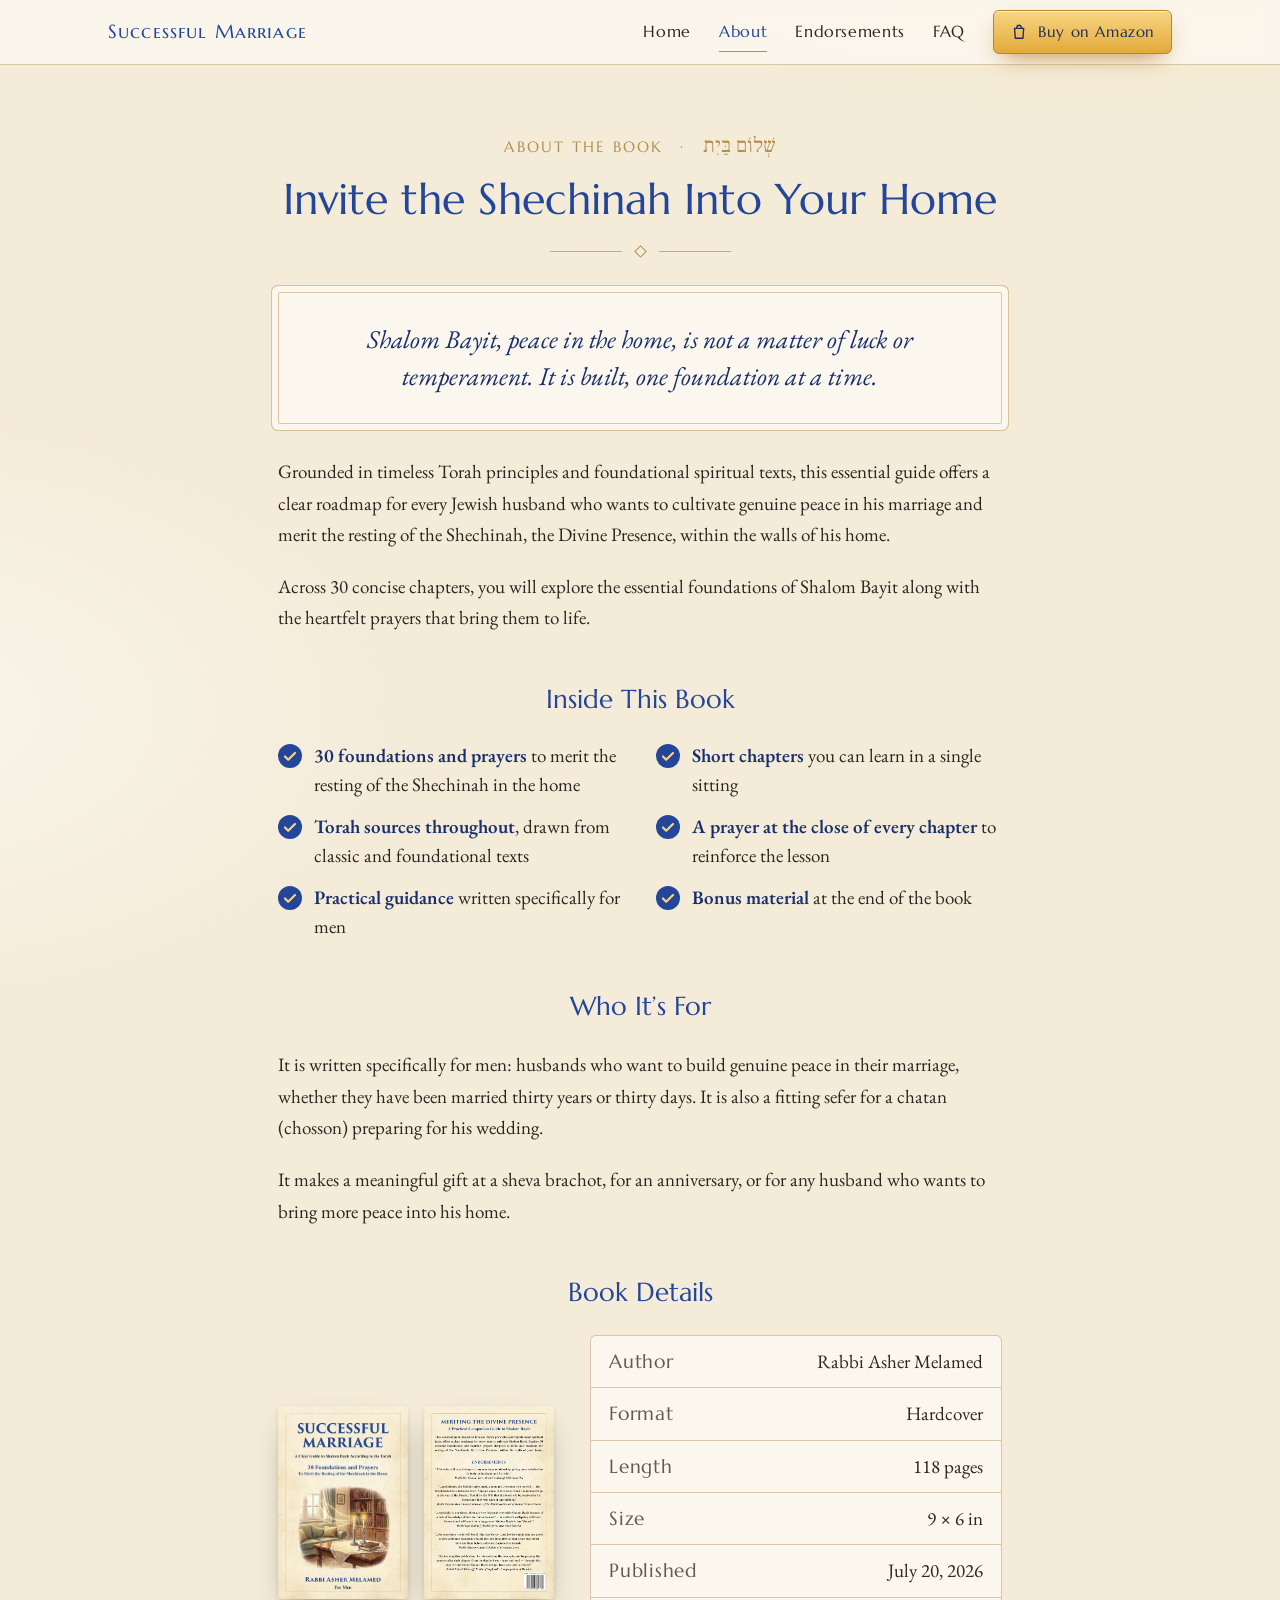
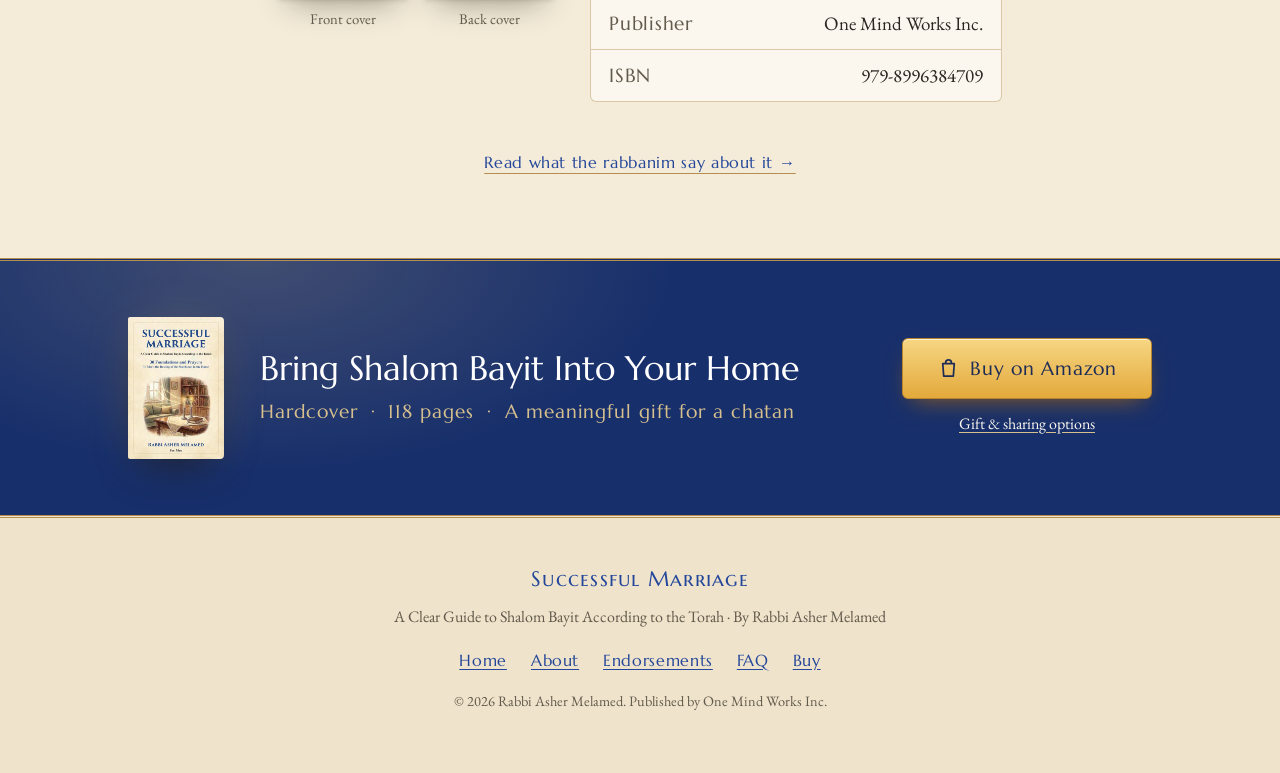
==== commit 5e4edc91: "Add Home link to the main navigation Every page's menu now starts with Home, marked as the current p" ====
--- a/about/index.html
+++ b/about/index.html
@@ -40,6 +40,7 @@
     <div class="wrap header-inner">
       <a class="brand" href="../">Successful Marriage</a>
       <nav class="nav" aria-label="Main">
+        <a href="../">Home</a>
         <a href="../about/" aria-current="page">About</a>
         <a href="../endorsements/">Endorsements</a>
         <a href="../faq/">FAQ</a>
--- a/styles.css
+++ b/styles.css
@@ -140,10 +140,14 @@
     padding-bottom: 8px;
     min-height: 0;
   }
-  .nav { margin: 0; gap: 22px; }
+  .nav { margin: 0; gap: 2px 16px; flex-wrap: wrap; justify-content: center; }
   .nav a { font-size: 0.98rem; padding: 6px 0; }
   .nav .nav-buy { display: inline; color: var(--blue); border-bottom-color: var(--buy-bottom); }
   .site-header .header-buy { display: none; }
+}
+@media (max-width: 380px) {
+  .nav { gap: 2px 12px; }
+  .nav a { font-size: 0.94rem; }
 }
 
 /* ---------- Buttons ---------- */
